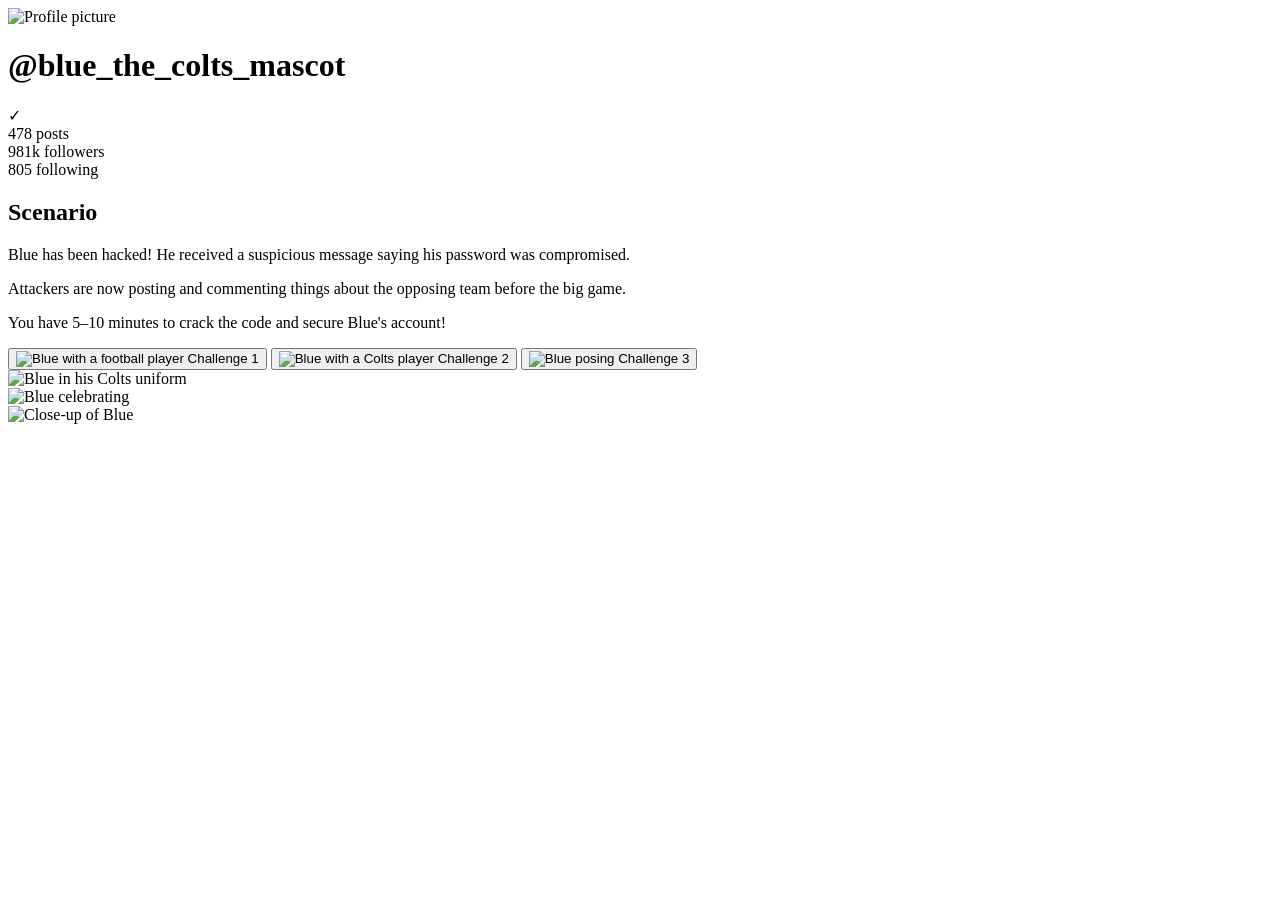
==== index.html @ 0f4d1240 "Merge e705e2a167f9bcc2d1313bf16a1fe959dd6c8f8f into faff47e8e624514bd98605d82332b2791ac2dd49" ====
<!DOCTYPE html>
<html lang="en">
<head>
    <meta charset="UTF-8">
    <meta name="viewport" content="width=device-width, initial-scale=1.0">
    <title>Blue Social Page</title>

    <link rel="stylesheet" href="style.css">
    <script src="escape.js" defer></script>
</head>

<body>

    <div class="profile">

        <div class="profile-header">

            <img
                src="images/profile.jpg"
                alt="Profile picture"
                class="profile-picture"
            >

            <div class="profile-info">

                <div class="username-row">
                    <h1>@blue_the_colts_mascot</h1>
                    <span class="verified">✓</span>
                </div>

                <div class="stats">

                    <div>
                        <span class="number">478</span>
                        <span>posts</span>
                    </div>

                    <div>
                        <span class="number">981k</span>
                        <span>followers</span>
                    </div>

                    <div>
                        <span class="number">805</span>
                        <span>following</span>
                    </div>

                </div>

            </div>

        </div>

        <div class="scenario">

            <h2>Scenario</h2>

            <p>
                Blue has been hacked! He received a suspicious message
                saying his password was compromised.
            </p>

            <p>
                Attackers are now posting and commenting things about the
                opposing team before the big game.
            </p>

            <p>
                You have 5–10 minutes to crack the code and secure
                Blue's account!
            </p>

        </div>

        <!-- POSTS / CHALLENGES -->

        <div class="post-grid">
            
            <!-- CHALLENGE 1 -->
             <button class="post challenge" id="challenge1" data-challenge="1">
                <img src="images/challenge1.jpg" alt="Blue with a football player">
                <span class="challenge-label">Challenge 1</span>
             </button>

            <!-- CHALLENGE 2 -->
            <button class="post challenge" id="challenge2" data-challenge="2">
                <img src="images/challenge2.jpg" alt="Blue with a Colts player">
                <span class="challenge-label">Challenge 2</span>
            </button>

            <!-- CHALLENGE 3 -->
            <button class="post challenge" id="challenge3" data-challenge="3">
                <img src="images/challenge3.jpg" alt="Blue posing">
                <span class="challenge-label">Challenge 3</span>
            </button>

            <!-- DECORATIVE POSTS -->
            <div class="post">
                <img src="images/post4.jpg" alt="Blue in his Colts uniform">
            </div>
            <div class="post">
                <img src="images/post5.jpg" alt="Blue celebrating">
            </div>
            <div class="post">
                <img src="images/post6.jpg" alt="Close-up of Blue">
            </div>

        </div>

    </div>

</body>
</html>
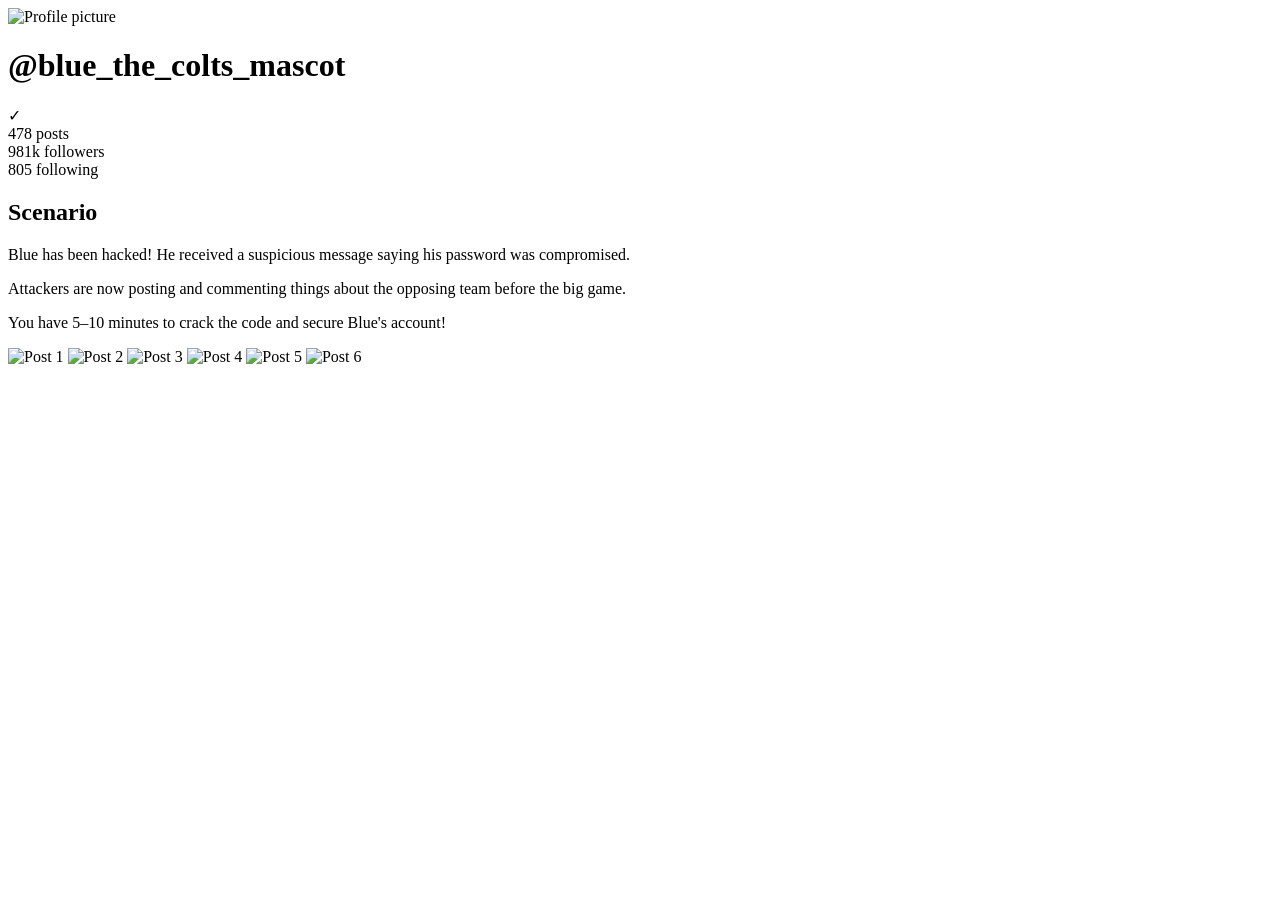
==== commit 988669b4: "Update index.html" ====
--- a/index.html
+++ b/index.html
@@ -72,38 +72,15 @@
 
         </div>
 
-        <!-- POSTS / CHALLENGES -->
+        <div class="post-grid">
 
-        <div class="post-grid">
-            
-            <!-- CHALLENGE 1 -->
-             <button class="post challenge" id="challenge1" data-challenge="1">
-                <img src="images/challenge1.jpg" alt="Blue with a football player">
-                <span class="challenge-label">Challenge 1</span>
-             </button>
+            <img src="images/post1.jpg" alt="Post 1">
+            <img src="images/post2.jpg" alt="Post 2">
+            <img src="images/post3.jpg" alt="Post 3">
 
-            <!-- CHALLENGE 2 -->
-            <button class="post challenge" id="challenge2" data-challenge="2">
-                <img src="images/challenge2.jpg" alt="Blue with a Colts player">
-                <span class="challenge-label">Challenge 2</span>
-            </button>
-
-            <!-- CHALLENGE 3 -->
-            <button class="post challenge" id="challenge3" data-challenge="3">
-                <img src="images/challenge3.jpg" alt="Blue posing">
-                <span class="challenge-label">Challenge 3</span>
-            </button>
-
-            <!-- DECORATIVE POSTS -->
-            <div class="post">
-                <img src="images/post4.jpg" alt="Blue in his Colts uniform">
-            </div>
-            <div class="post">
-                <img src="images/post5.jpg" alt="Blue celebrating">
-            </div>
-            <div class="post">
-                <img src="images/post6.jpg" alt="Close-up of Blue">
-            </div>
+            <img src="images/post4.jpg" alt="Post 4">
+            <img src="images/post5.jpg" alt="Post 5">
+            <img src="images/post6.jpg" alt="Post 6">
 
         </div>
 
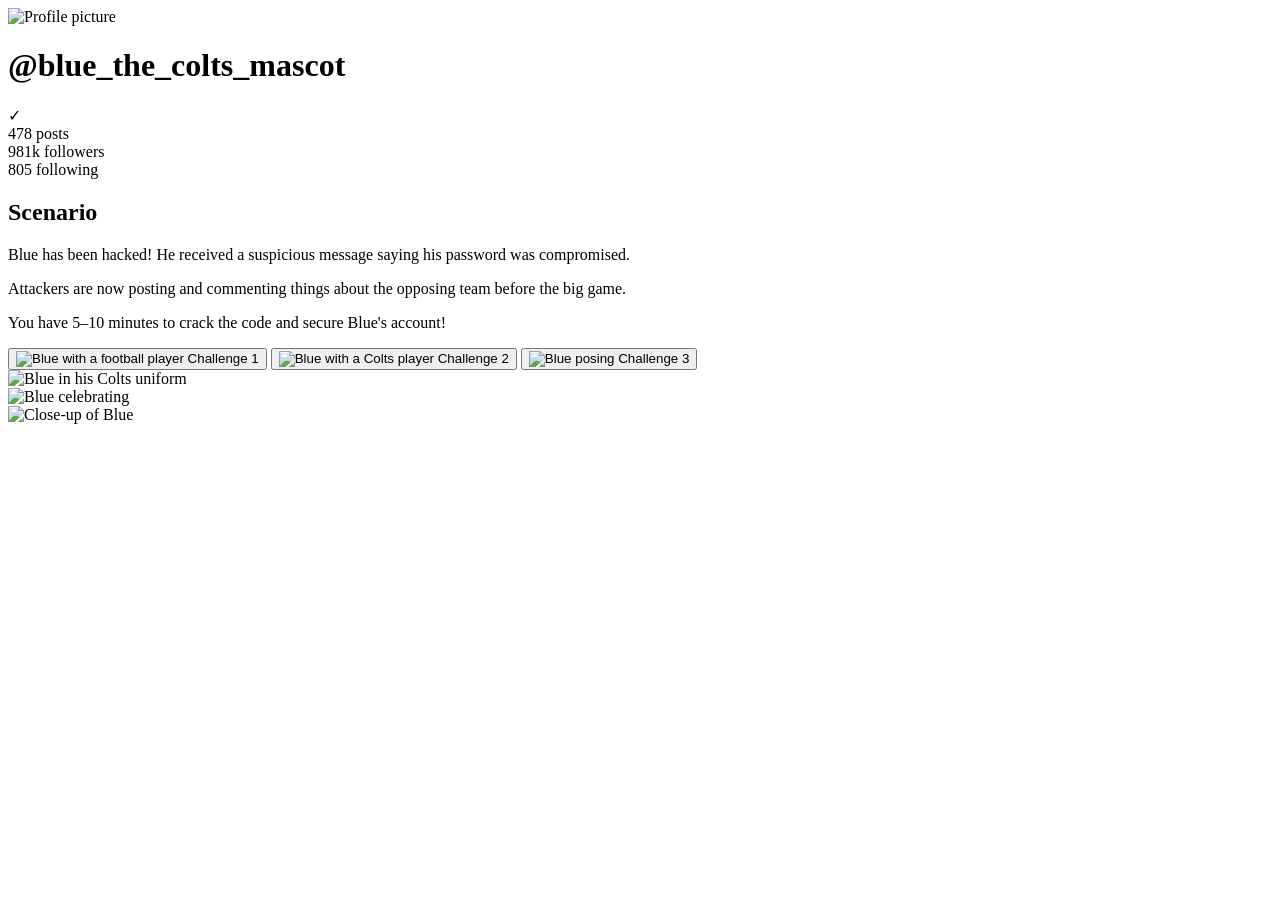
==== commit fdd1f702: "Update index.html" ====
--- a/index.html
+++ b/index.html
@@ -72,15 +72,38 @@
 
         </div>
 
+        <!-- POSTS / CHALLENGES -->
+
         <div class="post-grid">
+            
+            <!-- CHALLENGE 1 -->
+             <button class="post challenge" id="challenge1" data-challenge="1">
+                <img src="images/challenge1.jpg" alt="Blue with a football player">
+                <span class="challenge-label">Challenge 1</span>
+             </button>
 
-            <img src="images/post1.jpg" alt="Post 1">
-            <img src="images/post2.jpg" alt="Post 2">
-            <img src="images/post3.jpg" alt="Post 3">
+            <!-- CHALLENGE 2 -->
+            <button class="post challenge" id="challenge2" data-challenge="2">
+                <img src="images/challenge2.jpg" alt="Blue with a Colts player">
+                <span class="challenge-label">Challenge 2</span>
+            </button>
 
-            <img src="images/post4.jpg" alt="Post 4">
-            <img src="images/post5.jpg" alt="Post 5">
-            <img src="images/post6.jpg" alt="Post 6">
+            <!-- CHALLENGE 3 -->
+            <button class="post challenge" id="challenge3" data-challenge="3">
+                <img src="images/challenge3.jpg" alt="Blue posing">
+                <span class="challenge-label">Challenge 3</span>
+            </button>
+
+            <!-- DECORATIVE POSTS -->
+            <div class="post">
+                <img src="images/post4.jpg" alt="Blue in his Colts uniform">
+            </div>
+            <div class="post">
+                <img src="images/post5.jpg" alt="Blue celebrating">
+            </div>
+            <div class="post">
+                <img src="images/post6.jpg" alt="Close-up of Blue">
+            </div>
 
         </div>
 
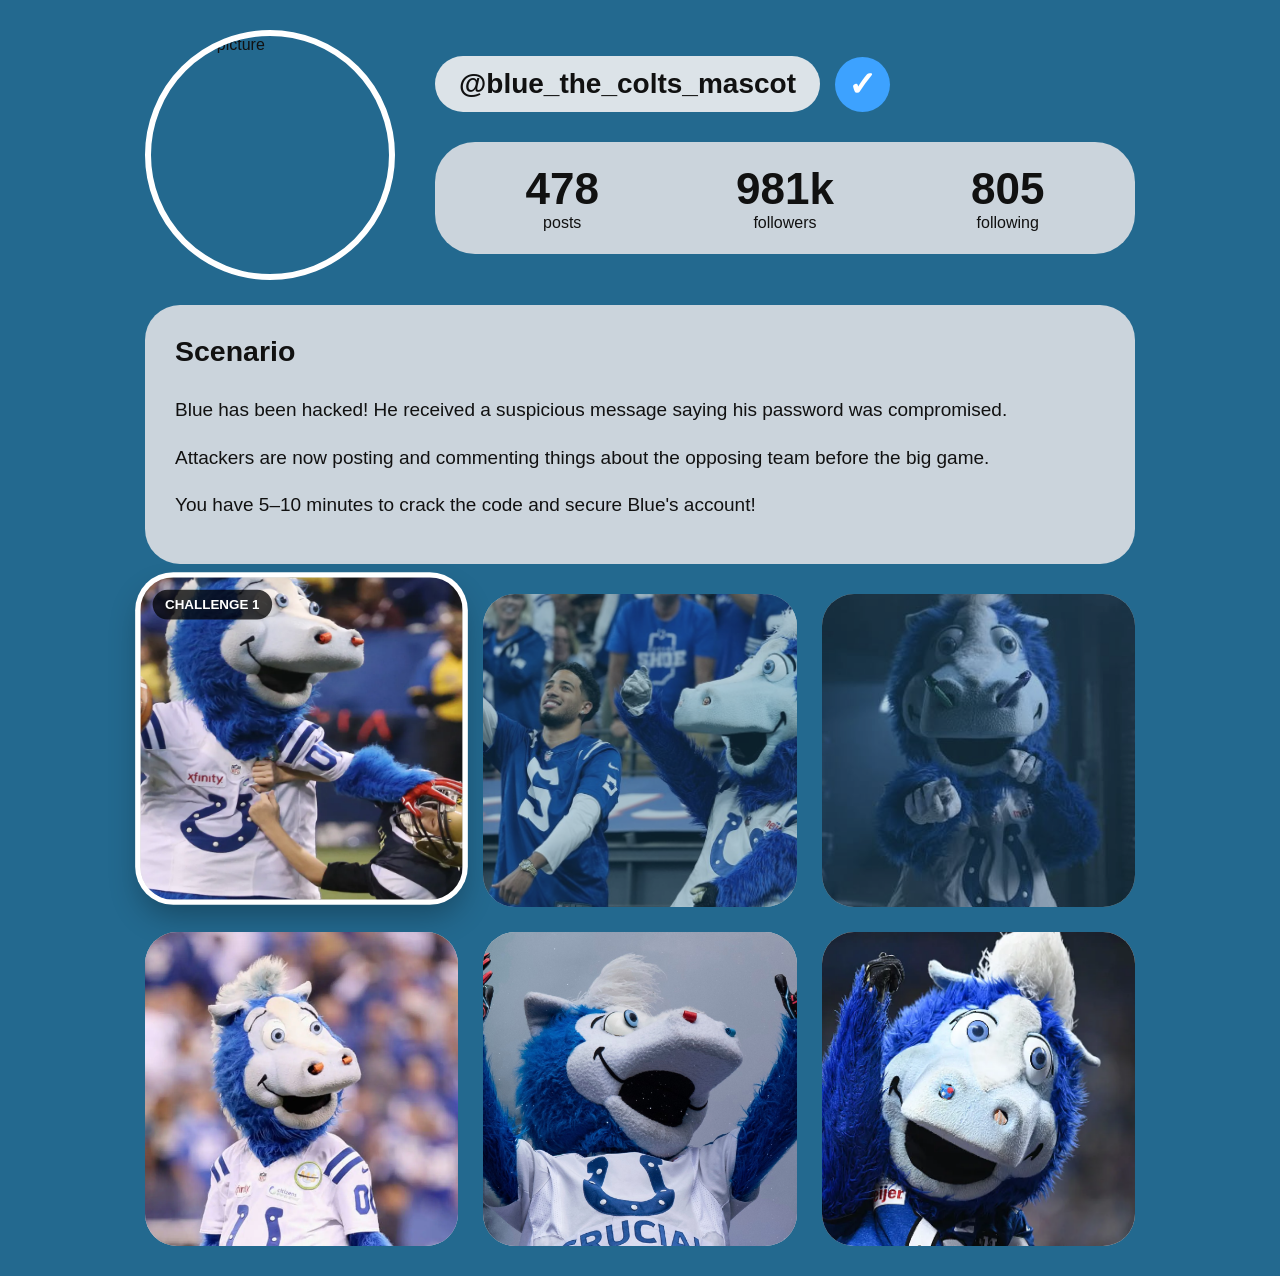
==== commit 21fb5c31: "Update index.html" ====
--- a/index.html
+++ b/index.html
@@ -16,7 +16,7 @@
         <div class="profile-header">
 
             <img
-                src="images/profile.jpg"
+                src="images/blueprofileprofile.jpg"
                 alt="Profile picture"
                 class="profile-picture"
             >
@@ -78,31 +78,31 @@
             
             <!-- CHALLENGE 1 -->
              <button class="post challenge" id="challenge1" data-challenge="1">
-                <img src="images/challenge1.jpg" alt="Blue with a football player">
+                <img src="images/bluepost1.jpg" alt="Blue with a football player">
                 <span class="challenge-label">Challenge 1</span>
              </button>
 
             <!-- CHALLENGE 2 -->
             <button class="post challenge" id="challenge2" data-challenge="2">
-                <img src="images/challenge2.jpg" alt="Blue with a Colts player">
+                <img src="images/bluepost2.jpg" alt="Blue with a Colts player">
                 <span class="challenge-label">Challenge 2</span>
             </button>
 
             <!-- CHALLENGE 3 -->
             <button class="post challenge" id="challenge3" data-challenge="3">
-                <img src="images/challenge3.jpg" alt="Blue posing">
+                <img src="images/bluepost3.jpg" alt="Blue posing">
                 <span class="challenge-label">Challenge 3</span>
             </button>
 
             <!-- DECORATIVE POSTS -->
             <div class="post">
-                <img src="images/post4.jpg" alt="Blue in his Colts uniform">
+                <img src="images/bluepost4.jpg" alt="Blue in his Colts uniform">
             </div>
             <div class="post">
-                <img src="images/post5.jpg" alt="Blue celebrating">
+                <img src="images/bluepost5.jpg" alt="Blue celebrating">
             </div>
             <div class="post">
-                <img src="images/post6.jpg" alt="Close-up of Blue">
+                <img src="images/bluepost6.jpg" alt="Close-up of Blue">
             </div>
 
         </div>
--- a/style.css
+++ b/style.css
@@ -0,0 +1,208 @@
+* {
+    box-sizing: border-box;
+}
+
+body {
+    margin: 0;
+    font-family: Arial, Helvetica, sans-serif;
+    background-color: #23698f;
+    color: #111;
+}
+
+.profile {
+    max-width: 1050px;
+    margin: 0 auto;
+    padding: 30px;
+}
+
+/* PROFILE HEADER */
+
+.profile-header {
+    display: flex;
+    align-items: center;
+    gap: 40px;
+}
+
+.profile-picture {
+    width: 250px;
+    height: 250px;
+    border-radius: 50%;
+    object-fit: cover;
+    border: 6px solid white;
+}
+
+.profile-info {
+    flex: 1;
+}
+
+.username-row {
+    display: flex;
+    align-items: center;
+    gap: 15px;
+}
+
+.username-row h1 {
+    background-color: #dce3e8;
+    padding: 12px 24px;
+    border-radius: 30px;
+    margin: 0;
+    font-size: 28px;
+}
+
+.verified {
+    width: 55px;
+    height: 55px;
+    display: flex;
+    align-items: center;
+    justify-content: center;
+    border-radius: 50%;
+    background-color: #3da2ff;
+    color: white;
+    font-size: 34px;
+    font-weight: bold;
+}
+
+/* STATS */
+
+.stats {
+    margin-top: 30px;
+    background-color: #cbd4dc;
+    border-radius: 40px;
+    padding: 22px;
+    display: flex;
+    justify-content: space-around;
+    text-align: center;
+}
+
+.stats div {
+    display: flex;
+    flex-direction: column;
+}
+
+.number {
+    font-size: 44px;
+    font-weight: bold;
+}
+
+/* SCENARIO */
+
+.scenario {
+    margin-top: 25px;
+    background-color: #cbd4dc;
+    border-radius: 35px;
+    padding: 25px 30px;
+    font-size: 19px;
+    line-height: 1.5;
+}
+
+.scenario h2 {
+    margin-top: 0;
+}
+
+/* POSTS */
+
+.post-grid {
+    margin-top: 30px;
+    display: grid;
+    grid-template-columns: repeat(3, 1fr);
+    gap: 25px;
+}
+
+.post {
+    position: relative;
+    width: 100%;
+    aspect-ratio: 1 / 1;
+    overflow: hidden;
+    padding: 0;
+    border: none;
+    border-radius: 32px;
+    background-color: #ddd;
+}
+
+.post img {
+    width: 100%;
+    aspect-ratio: 1 / 1;
+    object-fit: cover;
+    border-radius: 25px;
+    background-color: #dce3e8;
+}
+
+.challenge {
+    cursor: not-allowed;
+    transition: transform 0.25s ease, box-shadow 0.25s ease, filter 0.25s ease;
+}
+
+.challenge.locked {
+    cursor: not-allowed;
+    filter: saturate(0.7);
+    opacity: 0.7;
+}
+
+.challenge.active {
+    cursor: pointer;
+    transform: translateY(-12px) scale(1.03);
+    box-shadow: 0 0 0 5px white, 0 15px 30px rgba(0, 0, 0, 0.3);
+    z-index: 5;
+}
+
+.challenge.active:hover {
+    transform: translateY(-18px) scale(1.05);
+    box-shadow: 0 0 0 6px white, 0 20px 35px rgba(0, 0, 0, 0.35);
+}
+
+.challenge-label {
+    position: absolute;
+    top: 12px;
+    left: 12px;
+    padding: 7px 12px;
+    border-radius: 15px;
+    background-color: rgba(0, 0, 0, 0.75);
+    color: white;
+    font-size: 13px;
+    font-weight: bold;
+    text-transform: uppercase;
+}
+
+.challenge.locked .challenge-label {
+    display: none;
+}
+
+.challenge.complete {
+    cursor: default;
+    opacity: 0.75;
+    filter: saturate(0.7);
+}
+
+.challenge.complete::after {
+    content: "✓ SOLVED";
+    position: absolute;
+    top: 12px;
+    right: 12px;
+    padding: 7px 11px;
+    border-radius: 15px;
+    background-color: rgba(30, 125, 70, 0.95);
+    color: white;
+    font-size: 13px;
+    font-weight: bold;
+}
+
+/* MOBILE */
+
+@media (max-width: 750px) {
+    .profile-header {
+        flex-direction: column;
+        text-align: center;
+    }
+
+    .username-row {
+        justify-content: center;
+    }
+
+    .post-grid {
+        grid-template-columns: repeat(2, 1fr);
+    }
+
+    .challenge.active {
+        transform: translateY(-7px) scale(1.03);
+    }
+}
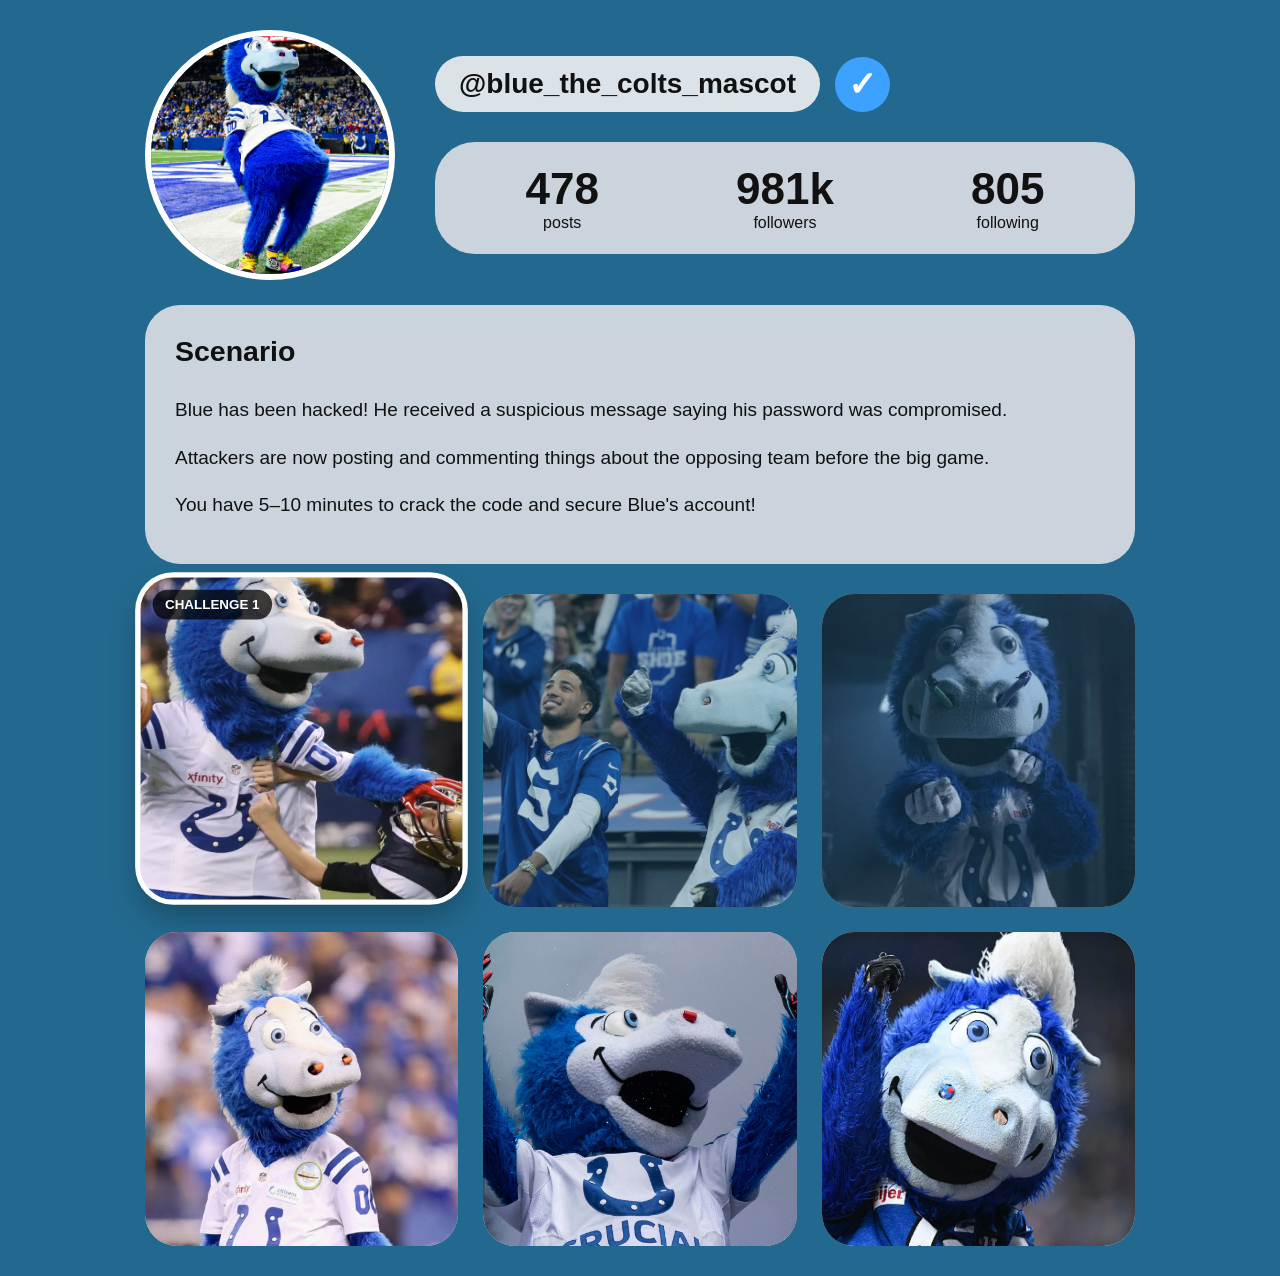
==== commit 714bb710: "Update index.html" ====
--- a/index.html
+++ b/index.html
@@ -16,7 +16,7 @@
         <div class="profile-header">
 
             <img
-                src="images/blueprofileprofile.jpg"
+                src="images/blueprofilepicture.jpg"
                 alt="Profile picture"
                 class="profile-picture"
             >
@@ -109,5 +109,23 @@
 
     </div>
 
+    <!-- FINAL ESCAPE ROOM SUCCESS POPUP -->
+     <div class="popup-overlay" id="finalSuccessPopup">
+        <div class="success-popup">
+            <div class="success-icon">✓</div>
+
+            <h2>Blue's Account Is Secure!</h2>
+
+            <p>
+                Congratulations! You've completed all three challenges 
+                and helped Blue protect his account from hackers!
+            </p>
+
+            <p><strong>Blue is safe, and the escape room is complete!</strong></p>
+
+            <button type="button" class="continue-button" id="restartEscapeRoom">Play Again</button>
+        </div>
+     </div>
+
 </body>
 </html>
--- a/style.css
+++ b/style.css
@@ -186,6 +186,835 @@
     font-weight: bold;
 }
 
+/* CHALLENGE 1 */
+.sql-area {
+    margin-top: 20px;
+}
+
+.sql-area > h3 {
+    margin-bottom: 15px;
+    font-size: 22px;
+}
+
+.query-slots {
+    display: grid;
+    grid-template-columns: repeat(4, 1fr);
+    gap: 20px;
+    margin-bottom: 25px;
+}
+
+.query-slot {
+    display: flex;
+    align-items: center;
+    justify-content: center;
+    min-height: 115px;
+    padding: 10px;
+    border: 3px dashed #9ba8b3;
+    border-radius: 30px;
+    background-color: #e9eef4;
+    color: #777;
+    font-size: 23px;
+    transition: background-color 0.2s ease, border-color 0.2s ease;
+}
+
+.query-slot.drag-over {
+    border-color: #23698f;
+    background-color: #d5e9f5;
+}
+
+.query-slot .sql-block {
+    width: 100%;
+    margin: 0;
+}
+
+.sql-blocks {
+    display: flex;
+    justify-content: center;
+    gap: 25px;
+    flex-wrap: wrap;
+    min-height: 130px;
+    padding: 5px;
+}
+
+.sql-block {
+    display: flex;
+    align-items: center;
+    justify-content: center;
+    min-width: 150px;
+    min-height: 110px;
+    padding: 20px;
+    border-radius: 30px;
+    background-color: #f5f6fb;
+    font-size: 30px;
+    font-weight: bold;
+    cursor: grab;
+    user-select: none;
+    box-shadow: 0 2px 5px rgba(0, 0, 0, 0.08);
+    transition: transform 0.2s ease, box-shadow 0.2s ease;
+}
+
+.sql-block:hover {
+    transform: translateY(-5px);
+    box-shadow: 0 8px 15px rgba(0, 0, 0, 0.15);
+}
+
+.sql-block:active {
+    cursor: grabbing;
+    transform: scale(0.97);
+}
+
+.query-buttons {
+    display: flex;
+    justify-content: center;
+    gap: 20px;
+    margin-top: 15px;
+}
+
+.query-buttons button,
+.continue-button {
+    padding: 13px 30px;
+    border: none;
+    border-radius: 25px;
+    background-color: #23698f;
+    color: white;
+    font-size: 18px;
+    font-weight: bold;
+    cursor: pointer;
+}
+
+.query-buttons button:hover,
+.continue-button:hover {
+    background-color: #174e6d;
+}
+
+#resetQuery {
+    background-color: #707b84;
+}
+
+#resetQuery:hover {
+    background-color: #59636a;
+}
+
+.query-message {
+    min-height: 28px;
+    margin: 15px 0 0;
+    text-align: center;
+    font-size: 18px;
+    font-weight: bold;
+}
+
+.query-message.error {
+    color: #a32121;
+}
+
+.query-message.success {
+    color: #19733c;
+}
+
+.back-button {
+    margin: 15px 0 20px 16px;
+    padding: 12px 35px;
+    border: none;
+    border-radius: 25px;
+    background-color: #dce3e8;
+    font-size: 18px;
+    font-weight: bold;
+    cursor: pointer;
+}
+
+.back-button:hover {
+    background-color: white;
+}
+
+.popup-overlay {
+    position: fixed;
+    inset: 0;
+    display: none;
+    align-items: center;
+    justify-content: center;
+    padding: 20px;
+    background-color: rgba(0, 0, 0, 0.65);
+    z-index: 1000;
+}
+
+.popup-overlay.show {
+    display: flex;
+}
+
+.success-popup {
+    position: relative;
+    width: min(650px, 100%);
+    max-height: 90vh;
+    overflow-y: auto;
+    padding: 35px;
+    border-radius: 35px;
+    background-color: #e1e8ee;
+    text-align: center;
+    box-shadow: 0 20px 50px rgba(0, 0, 0, 0.35);
+    animation: popupAppear 0.25s ease;
+}
+
+@keyframes popupAppear {
+    from {
+        opacity: 0;
+        transform: scale(0.9);
+    }
+    to {
+        opacity: 1;
+        transform: scale(1);
+    }
+}
+
+.success-icon {
+    display: flex;
+    align-items: center;
+    justify-content: center;
+    width: 65px;
+    height: 65px;
+    margin: 0 auto 10px;
+    border-radius: 50%;
+    background-color: #26834a;
+    color: white;
+    font-size: 40px;
+    font-weight: bold;
+}
+
+.success-popup h2 {
+    margin: 5px 0 10px;
+    font-size: 30px;
+}
+
+.success-popup > p {
+    font-size: 18px;
+}
+
+.close-popup {
+    position: absolute;
+    top: 15px;
+    right: 20px;
+    border: none;
+    background: none;
+    font-size: 32px;
+    cursor: pointer;
+    color: #333;
+}
+
+.close-popup:hover {
+    color: #000;
+}
+
+.fake-table-container {
+    margin: 25px 0;
+    padding: 18px;
+    border-radius: 20px;
+    background-color: white;
+}
+
+.fake-table-container h3 {
+    margin: 0 0 12px;
+    text-align: left;
+    font-size: 20px;
+}
+
+table {
+    width: 100%;
+    border-collapse: collapse;
+    font-size: 15px;
+}
+
+th,
+td {
+    padding: 11px;
+    border: 1px solid #aeb8c0;
+    text-align: left;
+}
+
+th {
+    background-color: #23698f;
+    color: white;
+}
+
+td {
+    background-color: #f5f7f9;
+}
+
+.next-clue {
+    margin: 20px 0;
+    padding: 18px;
+    border-radius: 20px;
+    background-color: #fff4c7;
+    border: 2px solid #d6bd5b;
+    text-align: left;
+}
+
+.next-clue h3 {
+    margin-top: 0;
+    font-size: 20px;
+}
+
+.next-clue p {
+    margin: 7px 0;
+    font-size: 17px;
+    line-height: 1.4;
+}
+
+.continue-button {
+    background-color: #19733c;
+}
+
+.continue-button:hover {
+    background-color: #12562c;
+}
+
+/* CHALLENGE 2 */
+.password-area {
+    margin-top: 20px;
+}
+
+.password-columns {
+    display: grid;
+    grid-template-columns: repeat(3, 1fr);
+    gap: 0;
+    margin: 10px auto 8px;
+    max-width: 820px;
+    background-color: white;
+}
+
+.password-column {
+    min-width: 0;
+    border-right: 1px solid #d0d0d0;
+}
+
+.password-column:last-child {
+    border-right: none;
+}
+
+.password-column-header {
+    display: flex;
+    align-items: center;
+    justify-content: center;
+    min-height: 75px;
+    background-color: #0757b8;
+    color: white;
+    font-size: 34px;
+    font-weight: bold;
+    text-align: center;
+}
+
+.password-drop-zone {
+    min-height: 270px;
+    padding: 12px;
+    background-color: #ffffff;
+    transition: background-color 0.2s ease, box-shadow 0.2s ease;
+}
+
+.password-drop-zone.drag-over {
+    background-color: #d8ecfa;
+    box-shadow: inset 0 0 0 4px #23698f;
+}
+
+.drop-message {
+    margin: 15px 0;
+    text-align: center;
+    color: #9a9a9a;
+    font-size: 16px;
+    font-style: italic;
+    pointer-events: none;
+}
+
+.password-drop-zone .password-item {
+    width: 100%;
+    margin-bottom: 8px;
+}
+
+.password-drop-zone .password-item:last-child {
+    margin-bottom: 0;
+}
+
+.password-box {
+    max-width: 860px;
+    margin: 0 auto;
+    padding: 8px 35px;
+    border-radius: 45px;
+    background-color: #f5f6fb;
+    text-align: center;
+}
+
+.password-box h3 {
+    display: inline-block;
+    margin: 0 20px 0 0;
+    font-size: 22px;
+}
+
+.password-options {
+    display: flex;
+    justify-content: center;
+    align-items: center;
+    gap: 10px 28px;
+    flex-wrap: wrap;
+    min-height: 85px;
+    padding: 8px 0;
+}
+
+.password-item {
+    display: inline-flex;
+    align-items: center;
+    justify-content: center;
+    padding: 8px 12px;
+    border-radius: 10px;
+    background-color: transparent;
+    font-size: 17px;
+    font-weight: bold;
+    cursor: grab;
+    user-select: none;
+    transition: transform 0.2s ease, background-color 0.2s ease, box-shadow 0.2s ease;
+}
+
+.password-item:hover {
+    transform: translateY(-3px);
+    background-color: #e2e7ec;
+    box-shadow: 0 3px 8px rgba(0, 0, 0, 0.12);
+}
+
+.password-item:active {
+    cursor: grabbing;
+    transform: scale(0.97);
+}
+
+.password-item.dragging {
+    opacity: 0.45;
+}
+
+.password-drop-zone .password-item {
+    padding: 10px;
+    background-color: #f5f6fb;
+    border-radius: 12px;
+    font-size: 16px;
+    cursor: grab;
+    overflow-wrap: anywhere;
+}
+
+.password-buttons {
+    display: flex;
+    justify-content: center;
+    gap: 20px;
+    margin-top: 15px;
+}
+
+.password-buttons button {
+    padding: 13px 30px;
+    border: none;
+    border-radius: 25px;
+    background-color: #23698f;
+    color: white;
+    font-size: 18px;
+    font-weight: bold;
+    cursor: pointer;
+}
+
+.password-buttons button:hover {
+    background-color: #174e6d;
+}
+
+#resetPasswords {
+    background-color: #707b84;
+}
+
+#resetPasswords:hover {
+    background-color: #59636a;
+}
+
+/* CHALLENGE 3: PHISHING OR REAL ; the container is different here because of the different layout */
+
+.challenge3-container {
+    width: 94%;
+    max-width: 1250px;
+    margin: 30px auto;
+    padding: 25px;
+    box-sizing: border-box;
+}
+
+.challenge3-instructions {
+    margin: 0 0 45px;
+    color: white;
+    font-size: 1.25rem;
+    line-height: 1.5;
+}
+
+.challenge3-instructions h3 {
+    margin-bottom: 3px;
+}
+
+.challenge3-instructions p {
+    margin-top: 0;
+}
+
+.message-game {
+    display: grid;
+    grid-template-columns: 1.3fr 0.9fr;
+    gap: 35px;
+    align-items: stretch;
+}
+
+.inbox-panel {
+    min-width: 0;
+    padding: 20px;
+    background: #cbd4dc;
+    border-radius: 45px;
+    color: #080808;
+}
+
+.inbox-panel > h2 {
+    margin: 0 0 15px;
+    text-align: center;
+    font-size: 1.8rem;
+}
+
+.inbox-profile {
+    display: flex;
+    align-items: center;
+    gap: 16px;
+    margin-bottom: 25px;
+    padding: 0 5px;
+}
+
+.inbox-profile img {
+    width: 105px;
+    height: 105px;
+    flex-shrink: 0;
+    border-radius: 50%;
+    object-fit: cover;
+}
+
+.inbox-profile h3 {
+    overflow-wrap: anywhere;
+    font-size: 1.2rem;
+}
+
+.message-list {
+    display: flex;
+    flex-direction: column;
+    gap: 20px;
+    min-height: 200px;
+}
+
+.message-card {
+    display: flex;
+    align-items: center;
+    gap: 14px;
+    min-width: 0;
+    padding: 4px;
+    border: 2px solid transparent;
+    border-radius: 20px;
+    cursor: grab;
+    transition: background-color 0.15s, border-color 0.15s;
+}
+
+.message-card:hover {
+    background-color: rgba(255, 255, 255, 0.35);
+    border-color: #8c9eac;
+}
+
+.message-card:active {
+    cursor: grabbing;
+}
+
+.message-card.dragging {
+    opacity: 0.45;
+}
+
+.message-card > img {
+    width: 90px;
+    height: 90px;
+    flex: 0 0 90px;
+    border-radius: 50%;
+    object-fit: cover;
+}
+
+.message-content {
+    flex: 1;
+    min-width: 0;
+}
+
+.message-sender {
+    display: inline-block;
+    max-width: 100%;
+    margin-bottom: 8px;
+    padding: 9px 12px;
+    border-radius: 22px;
+    background: white;
+    font-size: 0.95rem;
+    font-weight: bold;
+    overflow-wrap: anywhere;
+}
+
+.message-bubble {
+    padding: 13px 16px;
+    border-radius: 28px;
+    background: white;
+    font-size: 1rem;
+    line-height: 1.45;
+    overflow-wrap: anywhere;
+}
+
+/* CHALLENGE 3: PHISHING OR REAL ; the container is different here because of the different layout */
+
+.challenge3-container {
+    width: 94%;
+    max-width: 1250px;
+    margin: 30px auto;
+    padding: 25px;
+    box-sizing: border-box;
+}
+
+.challenge3-instructions {
+    margin: 0 0 45px;
+    color: white;
+    font-size: 1.25rem;
+    line-height: 1.5;
+}
+
+.challenge3-instructions h3 {
+    margin-bottom: 3px;
+}
+
+.challenge3-instructions p {
+    margin-top: 0;
+}
+
+.message-game {
+    display: grid;
+    grid-template-columns: 1.3fr 0.9fr;
+    gap: 35px;
+    align-items: stretch;
+}
+
+.inbox-panel {
+    min-width: 0;
+    padding: 20px;
+    background: #cbd4dc;
+    border-radius: 45px;
+    color: #080808;
+}
+
+.inbox-panel > h2 {
+    margin: 0 0 15px;
+    text-align: center;
+    font-size: 1.8rem;
+}
+
+.inbox-profile {
+    display: flex;
+    align-items: center;
+    gap: 16px;
+    margin-bottom: 25px;
+    padding: 0 5px;
+}
+
+.inbox-profile img {
+    width: 105px;
+    height: 105px;
+    flex-shrink: 0;
+    border-radius: 50%;
+    object-fit: cover;
+}
+
+.inbox-profile h3 {
+    overflow-wrap: anywhere;
+    font-size: 1.2rem;
+}
+
+.message-list {
+    display: flex;
+    flex-direction: column;
+    gap: 20px;
+    min-height: 200px;
+}
+
+.message-card {
+    display: flex;
+    align-items: center;
+    gap: 14px;
+    min-width: 0;
+    padding: 4px;
+    border: 2px solid transparent;
+    border-radius: 20px;
+    cursor: grab;
+    transition: background-color 0.15s, border-color 0.15s;
+}
+
+.message-card:hover {
+    background-color: rgba(255, 255, 255, 0.35);
+    border-color: #8c9eac;
+}
+
+.message-card:active {
+    cursor: grabbing;
+}
+
+.message-card.dragging {
+    opacity: 0.45;
+}
+
+.message-card > img {
+    width: 90px;
+    height: 90px;
+    flex: 0 0 90px;
+    border-radius: 50%;
+    object-fit: cover;
+}
+
+.message-content {
+    flex: 1;
+    min-width: 0;
+}
+
+.message-sender {
+    display: inline-block;
+    max-width: 100%;
+    margin-bottom: 8px;
+    padding: 9px 12px;
+    border-radius: 22px;
+    background: white;
+    font-size: 0.95rem;
+    font-weight: bold;
+    overflow-wrap: anywhere;
+}
+
+.message-bubble {
+    padding: 13px 16px;
+    border-radius: 28px;
+    background: white;
+    font-size: 1rem;
+    line-height: 1.45;
+    overflow-wrap: anywhere;
+}
+
+.sorting-panels {
+    display: flex;
+    flex-direction: column;
+    gap: 20px;
+    min-width: 0;
+    padding-top: 25px;
+}
+
+.sorting-panel {
+    min-width: 0;
+    min-height: 290px;
+    padding: 20px;
+    border-radius: 45px;
+    background: #cbd4dc;
+    color: #080808;
+}
+
+.sorting-panel h2 {
+    margin: 0 0 10px;
+    text-align: center;
+    font-size: 1.7rem;
+}
+
+.message-drop-zone {
+    display: flex;
+    flex-direction: colunn;
+    gap: 12px;
+    min-height: 175px;
+    padding: 10px 0;
+    border: 2px dashed transparent;
+    border-radius: 20px;
+    transition: background-color 0.15s, border-color 0.15s;
+}
+
+.message-drop-zone.drag-over {
+    border-color: #23698f;
+    background: rgba(255, 255, 255, 0.55);
+}
+
+.drop-message {
+    margin: auto;
+    padding: 12px;
+    color: #596875;
+    text-align: center;
+    font-size: 0.95rem;
+}
+
+.message-drop-zone .message-card {
+    align-items: flex-start;
+    gap: 8px;
+    padding: 2px;
+}
+
+.message-drop-zone .message-card > img {
+    width: 55px;
+    height: 55px;
+    flex-basis: 55px;
+}
+
+.message-drop-zone .message_sender {
+    margin-bottom: 5px;
+    padding: 6px 9px;
+    font-size: 0.75rem;
+}
+
+.message-drop-zone .message-bubble {
+    padding: 9px 11px;
+    border-radius: 20px;
+    font-size: 0.78rem;
+    line-height: 1.35;
+}
+
+.message-buttons {
+    display: flex;
+    justify-content: center;
+    flex-wrap: wrap;
+    gap: 15px;
+    margin: 25px 0 10px;
+}
+
+.message-buttons button {
+    padding: 12px 24px;
+    border: none;
+    border-radius: 25px;
+    background: #cbd4dc;
+    color: #080808;
+    font-size: 1rem;
+    font-weight: bold;
+    cursor: pointer;
+}
+
+.message-buttons button:hover {
+    background: white;
+}
+
+#messageResult {
+    text-align: center;
+    font-weight: bold;
+}
+
+/* FINAL HOMEPAGE SUCCESS POPUP */
+
+#finalSuccessPopup .success-popup {
+    width: 90%;
+    max-width: 600px;
+    box-sizing: border-box;
+}
+
+#finalSuccessPopup .success-icon {
+    margin-bottom: 15px;
+}
+
+#finalSuccessPopup h2 {
+    margin-bottom: 15px;
+}
+
+#finalSuccessPopup p {
+    line-height: 1.6;
+}
+
+#restartEscapeRoom {
+    margin-top: 15px;
+    cursor: pointer;
+}
+
 /* MOBILE */
 
 @media (max-width: 750px) {
@@ -205,4 +1034,134 @@
     .challenge.active {
         transform: translateY(-7px) scale(1.03);
     }
-}
+
+    .challenge-container {
+        width: calc(100% - 20px);
+        padding: 25px;
+        border-radius: 30px;
+    }
+    
+    .challenge-image {
+        height: 250px;
+        border-radius: 25px;
+    }
+
+    .instructions p {
+        font-size: 18px;
+    }
+
+    .query-slots {
+        grid-template-columns: repeat(2, 1fr);
+        gap: 12px;
+    }
+
+    .sql-block {
+        min-width: 120px;
+        min-height: 80px;
+        font-size: 22px;
+    }
+
+    .query-buttons {
+        flex-direction: column;
+    }
+
+    .query-buttons button {
+        width: 100%;
+    }
+    
+    .password-columns {
+        grid-template-columns: 1fr;
+    }
+
+    .password-column {
+        border-right: none;
+        border-bottom: 1px solid #d0d0d0;
+    }
+
+    .password-column:last-child {
+        border-bottom: none;
+    }
+
+    .password-drop-zone {
+        min-height: 150px;
+    }
+
+    .password-column-header {
+        min-height: 60px;
+        font-size: 28px;
+    }
+
+    .password-box {
+        padding: 12px 20px;
+        border-radius: 30px;
+    }
+
+    .password-options {
+        gap: 6px 12px;
+    }
+
+    .password-buttons {
+        flex-direction: column;
+    }
+
+    .password-buttons button {
+        width: 100%;
+    }
+}
+
+@media (max-width: 850px) {
+    .message-game {
+        grid-template-columns: 1fr;
+        gap: 25px;
+    }
+
+    .sorting-panels {
+        padding-top: 0;
+    }
+
+    .sorting-panel {
+        min-height: 220px;
+    }
+}
+
+@media (max-width: 500px) {
+    .challenge3-container {
+        width: 100%;
+        padding: 12px;
+    }
+
+    .challenge3-instructions {
+        font-size: 1rem;
+        margin-bottom: 25px;
+    }
+
+    .inbox-panel,
+    .sorting-panel {
+        padding: 14px;
+        border-radius: 28px;
+    }
+
+    .inbox-profile img {
+        width: 75px;
+        height: 75px;
+    }
+
+    .inbox-profile h3 {
+        font-size: 1rem;
+    }
+
+    .message-card {
+        gap: 8px;
+    }
+
+    .message-card > img {
+        width: 60px;
+        height: 60px;
+        flex-basis: 60px;
+    }
+
+    .message-bubble {
+        padding: 10px 12px;
+        font-size: 0.9rem;
+    }
+}
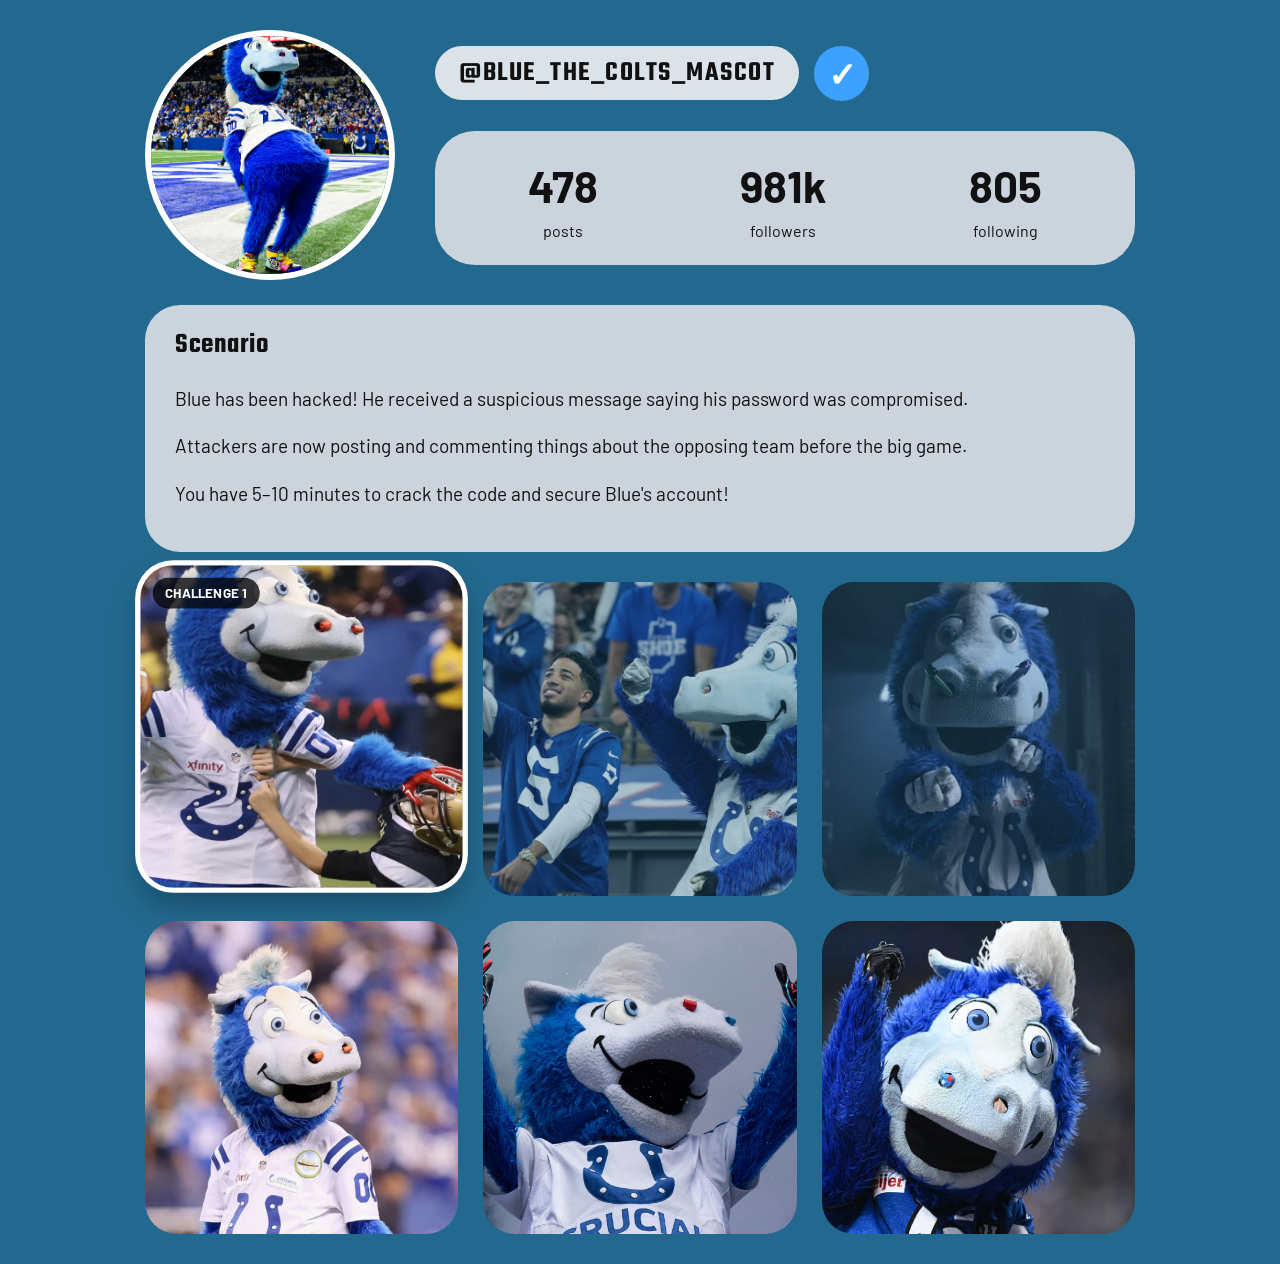
==== commit 727584a7: "Update index.html" ====
--- a/index.html
+++ b/index.html
@@ -121,7 +121,7 @@
                 and helped Blue protect his account from hackers!
             </p>
 
-            <p><strong>Blue is safe, and the escape room is complete!</strong></p>
+            <p><strong>Blue is safe, and the escape room is complete: blue_spirit_go</strong></p>
 
             <button type="button" class="continue-button" id="restartEscapeRoom">Play Again</button>
         </div>
--- a/style.css
+++ b/style.css
@@ -1,12 +1,51 @@
+@import url('https://fonts.googleapis.com/css2?family=Barlow:wght@400;500;600;700;800&&family=Teko:wght@400;500;600;700&display=swap');
+
 * {
     box-sizing: border-box;
 }
 
 body {
     margin: 0;
-    font-family: Arial, Helvetica, sans-serif;
+    font-family: 'Barlow', Arial, Helvetica, sans-serif;
     background-color: #23698f;
     color: #111;
+    font-size: 16px;
+    line-height: 1.5;
+}
+
+h1,
+h2,
+h3,
+.challenge-title {
+    font-family: 'Teko', Impact, sans-serif;
+    font-weight: 600;
+    line-height: 1.1;
+}
+
+h1,
+.challenge-title {
+    letter-spacing: 1.5px;
+    text-transform: uppercase;
+}
+
+h2 {
+    letter-spacing: 0.5px;
+}
+
+h3 {
+    letter-spacing: 0.3px;
+}
+
+p,
+button,
+input,
+textarea,
+select,
+.message-sender,
+.message-bubble,
+.sql-block,
+.password-item {
+    font-family: 'Barlow', Arial, Helvetica, sans-serif;
 }
 
 .profile {
@@ -121,10 +160,9 @@
 
 .post img {
     width: 100%;
-    aspect-ratio: 1 / 1;
+    height: 100%;
+    display: block;
     object-fit: cover;
-    border-radius: 25px;
-    background-color: #dce3e8;
 }
 
 .challenge {
@@ -184,6 +222,51 @@
     color: white;
     font-size: 13px;
     font-weight: bold;
+}
+
+/* CHALLENGE PAGES */
+
+.challenge-title {
+    margin: 18px 0;
+    text-align: center;
+    color: white;
+    font-size: 28px;
+}
+
+.challenge-container {
+    width: min(980px, calc(100% - 40px));
+    margin: 0 auto;
+    padding: 35px 50px 25px;
+    background-color: #cbd4dc;
+    border-radius: 48px;
+}
+
+.challenge-image {
+    display: block;
+    width: 100%;
+    height: 370px;
+    object-fit: cover;
+    border-radius: 45px;
+}
+
+.challenge-container > h2 {
+    margin: 12px 0 20px;
+    font-size: 25px;
+}
+
+.instructions h3 {
+    margin: 0 0 5px;
+    font-size: 24px;
+}
+
+.instructions p {
+    margin: 5px 0 22px;
+    font-size: 22px;
+    line-height: 1.4;
+}
+
+.instructions .hint {
+    margin-top: 30px;
 }
 
 /* CHALLENGE 1 */
@@ -757,139 +840,6 @@
     overflow-wrap: anywhere;
 }
 
-/* CHALLENGE 3: PHISHING OR REAL ; the container is different here because of the different layout */
-
-.challenge3-container {
-    width: 94%;
-    max-width: 1250px;
-    margin: 30px auto;
-    padding: 25px;
-    box-sizing: border-box;
-}
-
-.challenge3-instructions {
-    margin: 0 0 45px;
-    color: white;
-    font-size: 1.25rem;
-    line-height: 1.5;
-}
-
-.challenge3-instructions h3 {
-    margin-bottom: 3px;
-}
-
-.challenge3-instructions p {
-    margin-top: 0;
-}
-
-.message-game {
-    display: grid;
-    grid-template-columns: 1.3fr 0.9fr;
-    gap: 35px;
-    align-items: stretch;
-}
-
-.inbox-panel {
-    min-width: 0;
-    padding: 20px;
-    background: #cbd4dc;
-    border-radius: 45px;
-    color: #080808;
-}
-
-.inbox-panel > h2 {
-    margin: 0 0 15px;
-    text-align: center;
-    font-size: 1.8rem;
-}
-
-.inbox-profile {
-    display: flex;
-    align-items: center;
-    gap: 16px;
-    margin-bottom: 25px;
-    padding: 0 5px;
-}
-
-.inbox-profile img {
-    width: 105px;
-    height: 105px;
-    flex-shrink: 0;
-    border-radius: 50%;
-    object-fit: cover;
-}
-
-.inbox-profile h3 {
-    overflow-wrap: anywhere;
-    font-size: 1.2rem;
-}
-
-.message-list {
-    display: flex;
-    flex-direction: column;
-    gap: 20px;
-    min-height: 200px;
-}
-
-.message-card {
-    display: flex;
-    align-items: center;
-    gap: 14px;
-    min-width: 0;
-    padding: 4px;
-    border: 2px solid transparent;
-    border-radius: 20px;
-    cursor: grab;
-    transition: background-color 0.15s, border-color 0.15s;
-}
-
-.message-card:hover {
-    background-color: rgba(255, 255, 255, 0.35);
-    border-color: #8c9eac;
-}
-
-.message-card:active {
-    cursor: grabbing;
-}
-
-.message-card.dragging {
-    opacity: 0.45;
-}
-
-.message-card > img {
-    width: 90px;
-    height: 90px;
-    flex: 0 0 90px;
-    border-radius: 50%;
-    object-fit: cover;
-}
-
-.message-content {
-    flex: 1;
-    min-width: 0;
-}
-
-.message-sender {
-    display: inline-block;
-    max-width: 100%;
-    margin-bottom: 8px;
-    padding: 9px 12px;
-    border-radius: 22px;
-    background: white;
-    font-size: 0.95rem;
-    font-weight: bold;
-    overflow-wrap: anywhere;
-}
-
-.message-bubble {
-    padding: 13px 16px;
-    border-radius: 28px;
-    background: white;
-    font-size: 1rem;
-    line-height: 1.45;
-    overflow-wrap: anywhere;
-}
-
 .sorting-panels {
     display: flex;
     flex-direction: column;
@@ -990,6 +940,100 @@
     font-weight: bold;
 }
 
+/* MOBILE */
+
+@media (max-width: 750px) {
+    .profile-header {
+        flex-direction: column;
+        text-align: center;
+    }
+
+    .username-row {
+        justify-content: center;
+    }
+
+    .post-grid {
+        grid-template-columns: repeat(2, 1fr);
+    }
+
+    .challenge.active {
+        transform: translateY(-7px) scale(1.03);
+    }
+
+    .challenge-container {
+        width: calc(100% - 20px);
+        padding: 25px;
+        border-radius: 30px;
+    }
+    
+    .challenge-image {
+        height: 250px;
+        border-radius: 25px;
+    }
+
+    .instructions p {
+        font-size: 18px;
+    }
+
+    .query-slots {
+        grid-template-columns: repeat(2, 1fr);
+        gap: 12px;
+    }
+
+    .sql-block {
+        min-width: 120px;
+        min-height: 80px;
+        font-size: 22px;
+    }
+
+    .query-buttons {
+        flex-direction: column;
+    }
+
+    .query-buttons button {
+        width: 100%;
+    }
+
+    .password-columns {
+        grid-template-columns: 1fr;
+    }
+
+    .password-column {
+        border-right: none;
+        border-bottom: 1px solid #d0d0d0;
+    }
+
+    .password-column:last-child {
+        border-bottom: none;
+    }
+
+    .password-drop-zone {
+        min-height: 150px;
+    }
+
+    .password-column-header {
+        min-height: 60px;
+        font-size: 28px;
+    }
+
+    .password-box {
+        padding: 12px 20px;
+        border-radius: 30px;
+    }
+
+    .password-options {
+        gap: 6px 12px;
+    }
+
+    .password-buttons {
+        flex-direction: column;
+    }
+
+    .password-buttons button {
+        width: 100%;
+    }
+}
+
 /* FINAL HOMEPAGE SUCCESS POPUP */
 
 #finalSuccessPopup .success-popup {
@@ -1015,100 +1059,6 @@
     cursor: pointer;
 }
 
-/* MOBILE */
-
-@media (max-width: 750px) {
-    .profile-header {
-        flex-direction: column;
-        text-align: center;
-    }
-
-    .username-row {
-        justify-content: center;
-    }
-
-    .post-grid {
-        grid-template-columns: repeat(2, 1fr);
-    }
-
-    .challenge.active {
-        transform: translateY(-7px) scale(1.03);
-    }
-
-    .challenge-container {
-        width: calc(100% - 20px);
-        padding: 25px;
-        border-radius: 30px;
-    }
-    
-    .challenge-image {
-        height: 250px;
-        border-radius: 25px;
-    }
-
-    .instructions p {
-        font-size: 18px;
-    }
-
-    .query-slots {
-        grid-template-columns: repeat(2, 1fr);
-        gap: 12px;
-    }
-
-    .sql-block {
-        min-width: 120px;
-        min-height: 80px;
-        font-size: 22px;
-    }
-
-    .query-buttons {
-        flex-direction: column;
-    }
-
-    .query-buttons button {
-        width: 100%;
-    }
-    
-    .password-columns {
-        grid-template-columns: 1fr;
-    }
-
-    .password-column {
-        border-right: none;
-        border-bottom: 1px solid #d0d0d0;
-    }
-
-    .password-column:last-child {
-        border-bottom: none;
-    }
-
-    .password-drop-zone {
-        min-height: 150px;
-    }
-
-    .password-column-header {
-        min-height: 60px;
-        font-size: 28px;
-    }
-
-    .password-box {
-        padding: 12px 20px;
-        border-radius: 30px;
-    }
-
-    .password-options {
-        gap: 6px 12px;
-    }
-
-    .password-buttons {
-        flex-direction: column;
-    }
-
-    .password-buttons button {
-        width: 100%;
-    }
-}
-
 @media (max-width: 850px) {
     .message-game {
         grid-template-columns: 1fr;
